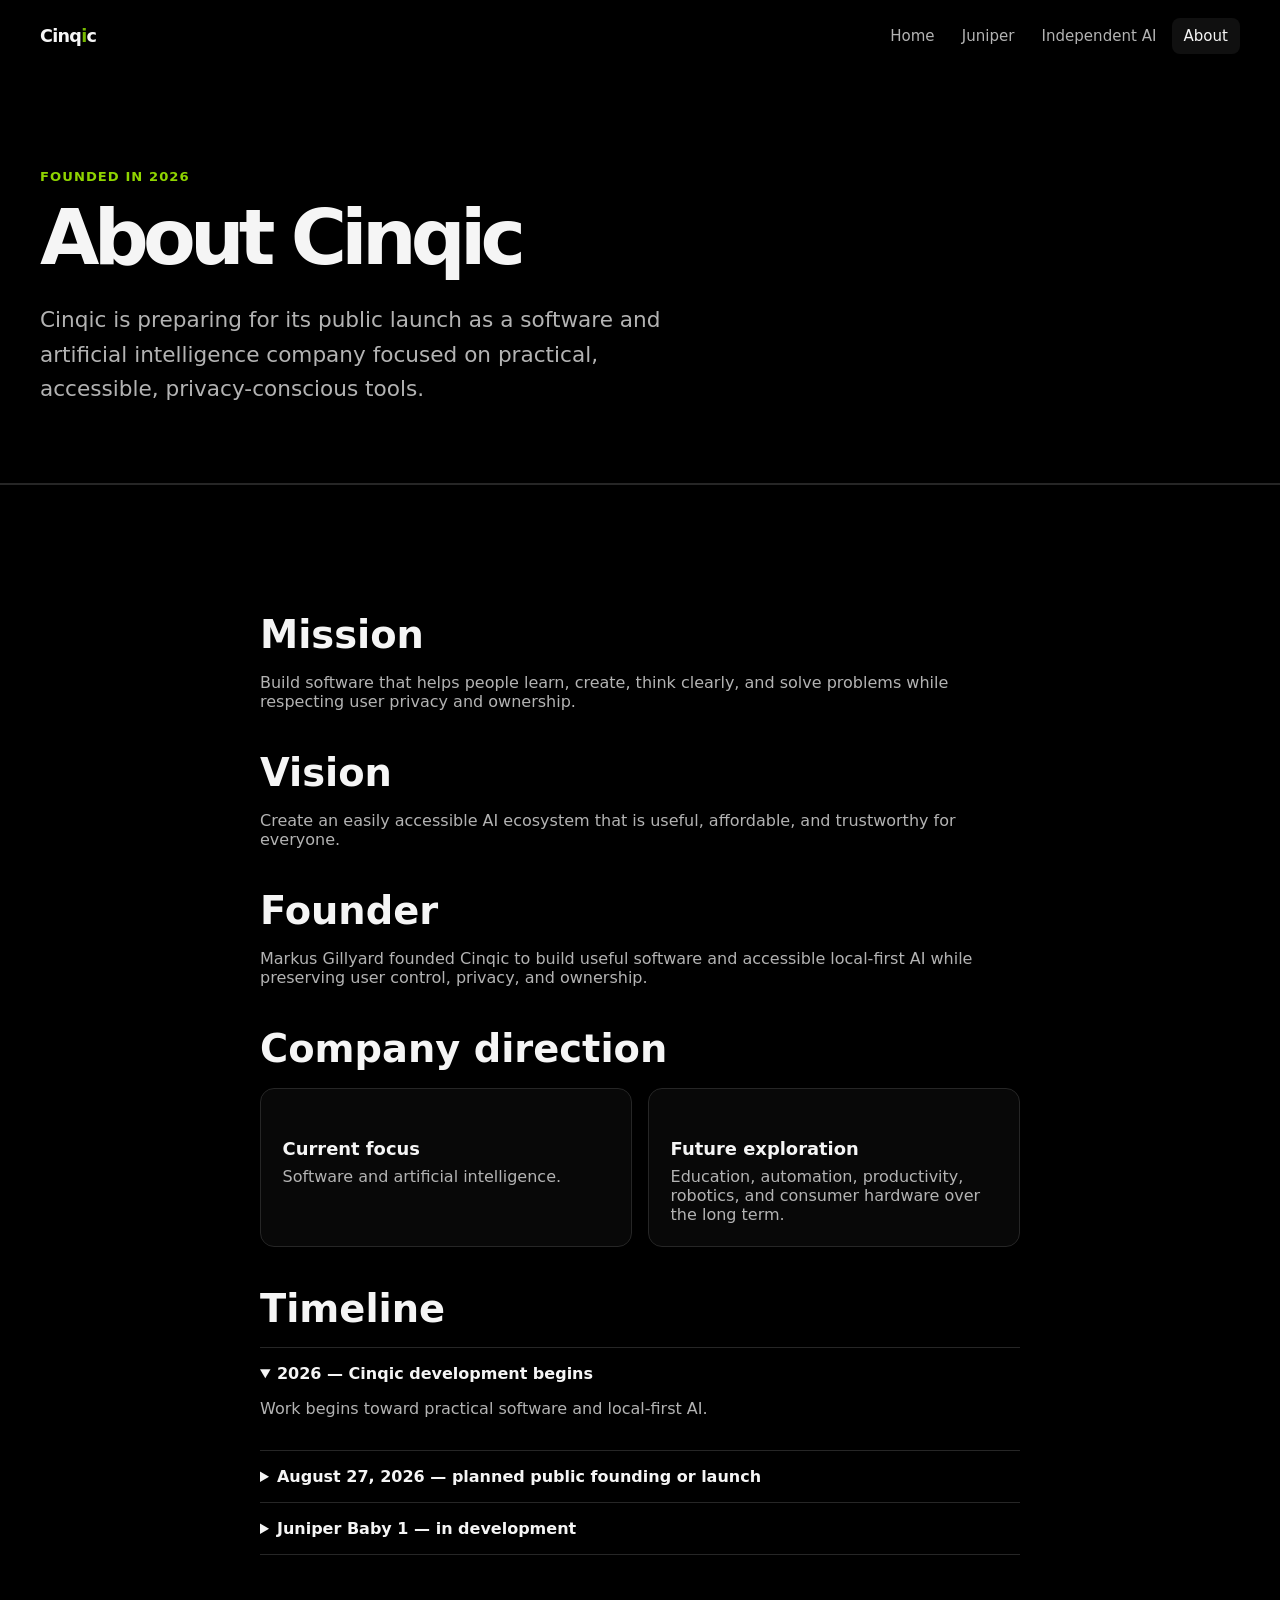
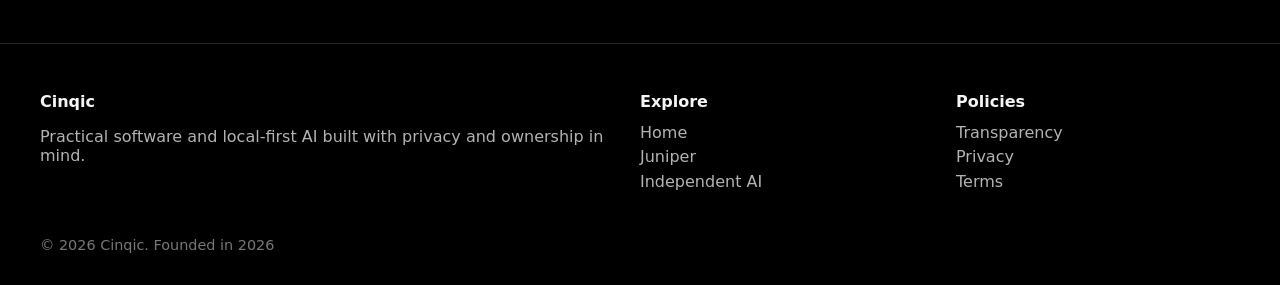
==== about/index.html @ dbedd36f "Rebuild Cinqic launch-preparation website" ====
<!doctype html><html lang="en"><head><meta charset="utf-8"><meta name="viewport" content="width=device-width,initial-scale=1"><meta name="description" content="About Cinqic, a software and artificial intelligence company preparing for public launch in 2026."><link rel="canonical" href="https://cinqic.com/about/"><meta property="og:title" content="About Cinqic"><meta property="og:description" content="Cinqic is preparing practical, accessible, privacy-conscious software and AI."><meta property="og:type" content="website"><meta property="og:url" content="https://cinqic.com/about/"><link rel="icon" href="/favicon.svg" type="image/svg+xml"><link rel="stylesheet" href="/assets/css/site.css"><title>About Cinqic</title></head><body><a class="skip" href="#content">Skip to content</a><header class="site-header"><div class="shell header-inner"><a class="wordmark" href="/">Cinq<span>i</span>c</a><button class="menu-button" type="button" aria-expanded="false" aria-controls="site-nav">Menu</button><nav aria-label="Main navigation"><ul class="nav-list" id="site-nav"><li><a href="/">Home</a></li><li><a href="/juniper/">Juniper</a></li><li><a href="/independent-ai/">Independent AI</a></li><li><a aria-current="page" href="/about/">About</a></li></ul></nav></div></header><main id="content"><header class="page-hero"><div class="shell"><p class="eyebrow" data-launch>Launching August 27, 2026</p><h1>About Cinqic</h1><p class="lede">Cinqic is preparing for its public launch as a software and artificial intelligence company focused on practical, accessible, privacy-conscious tools.</p></div></header><section><div class="shell prose"><h2>Mission</h2><p>Build software that helps people learn, create, think clearly, and solve problems while respecting user privacy and ownership.</p><h2>Vision</h2><p>Create an easily accessible AI ecosystem that is useful, affordable, and trustworthy for everyone.</p><h2>Founder</h2><p>Markus Gillyard founded Cinqic to build useful software and accessible local-first AI while preserving user control, privacy, and ownership.</p><h2>Company direction</h2><div class="grid two"><article class="card"><h3>Current focus</h3><p>Software and artificial intelligence.</p></article><article class="card"><h3>Future exploration</h3><p>Education, automation, productivity, robotics, and consumer hardware over the long term.</p></article></div><h2>Timeline</h2><div class="accordion"><details open><summary>2026 — Cinqic development begins</summary><p>Work begins toward practical software and local-first AI.</p></details><details><summary>August 27, 2026 — planned public founding or launch</summary><p>This is a planned public milestone, not a past event.</p></details><details><summary>Juniper Baby 1 — in development</summary><p>The planned 0.8B-class model work is not publicly released.</p></details></div></div></section></main><footer class="site-footer"><div class="shell footer-grid"><div><p class="footer-title">Cinqic</p><p>Practical software and local-first AI built with privacy and ownership in mind.</p></div><div><p class="footer-title">Explore</p><ul class="footer-links"><li><a href="/">Home</a></li><li><a href="/juniper/">Juniper</a></li><li><a href="/independent-ai/">Independent AI</a></li></ul></div><div><p class="footer-title">Policies</p><ul class="footer-links"><li><a href="/transparency/">Transparency</a></li><li><a href="/privacy/">Privacy</a></li><li><a href="/terms/">Terms</a></li></ul></div></div><div class="shell"><p class="copyright">© 2026 Cinqic. <span data-launch>Preparing for public launch.</span></p></div></footer><script src="/assets/js/company.js"></script><script src="/assets/js/site.js"></script></body></html>
---- assets/css/site.css ----
:root{--bg:#000;--surface:#080808;--raised:#101010;--hover:#161616;--border:#262626;--border-strong:#363636;--text:#f5f5f5;--muted:#b3b3b3;--quiet:#777;--lime:#76b900;--lime-bright:#8fd400;--lime-soft:rgba(118,185,0,.14);--lime-border:rgba(118,185,0,.42);--danger:#ff6b6b;--max:1200px;--reading:760px;--radius:14px;--shadow:0 18px 60px rgba(0,0,0,.35);font-family:Inter,ui-sans-serif,system-ui,-apple-system,BlinkMacSystemFont,"Segoe UI",sans-serif;color-scheme:dark}*{box-sizing:border-box}html{scroll-behavior:smooth}body{margin:0;background:var(--bg);color:var(--text);font:400 16px/1.65 inherit}body.menu-open{overflow:hidden}a{color:inherit;text-underline-offset:3px}a:hover{color:var(--lime-bright)}button{font:inherit}.skip{position:absolute;left:1rem;top:-4rem;background:var(--lime);color:#071000;padding:.65rem 1rem;z-index:10}.skip:focus{top:1rem}.shell{width:min(calc(100% - 2.5rem),var(--max));margin:auto}.site-header{position:sticky;top:0;z-index:5;background:rgba(0,0,0,.82);border-bottom:1px solid transparent;backdrop-filter:blur(12px)}.site-header.is-scrolled{border-color:var(--border)}.header-inner{min-height:72px;display:flex;align-items:center;justify-content:space-between;gap:1rem}.wordmark{font-size:1.1rem;font-weight:750;letter-spacing:-.04em;text-decoration:none}.wordmark span{color:var(--lime)}.nav-list{display:flex;align-items:center;gap:.2rem;list-style:none;margin:0;padding:0}.nav-list a{display:block;padding:.55rem .75rem;border-radius:8px;text-decoration:none;color:var(--muted);font-size:.94rem}.nav-list a[aria-current="page"],.nav-list a:hover{color:var(--text);background:var(--raised)}.menu-button{display:none;background:transparent;color:var(--text);border:1px solid var(--border);border-radius:8px;padding:.5rem .75rem;min-height:44px}.hero{padding:8.5rem 0 5rem;min-height:calc(100vh - 72px);display:grid;align-items:center}.eyebrow,.status{color:var(--lime-bright);font-size:.82rem;font-weight:700;letter-spacing:.08em;text-transform:uppercase}.eyebrow{margin:0 0 1rem}.hero-grid{display:grid;grid-template-columns:minmax(0,1.1fr) minmax(300px,.9fr);gap:4rem;align-items:center}.hero h1,.page-hero h1{font-size:clamp(3rem,7.5vw,6.5rem);line-height:.98;letter-spacing:-.075em;margin:0;max-width:780px}.page-hero{padding:6rem 0 3rem;border-bottom:1px solid var(--border)}.page-hero h1{font-size:clamp(2.7rem,6vw,5rem)}.lede{font-size:clamp(1.1rem,2vw,1.35rem);line-height:1.6;max-width:680px;color:var(--muted);margin:1.75rem 0}.button-row{display:flex;flex-wrap:wrap;gap:.75rem;margin-top:2rem}.button{display:inline-flex;justify-content:center;align-items:center;min-height:46px;padding:.65rem 1rem;border:1px solid var(--border-strong);border-radius:9px;text-decoration:none;font-weight:700;transition:transform .16s ease,background .16s ease,border-color .16s ease}.button:hover{transform:translateY(-1px);color:#071000;background:var(--lime-bright);border-color:var(--lime-bright)}.button.primary{background:var(--lime);border-color:var(--lime);color:#071000}.button.secondary{background:var(--raised)}.concept{border:1px solid var(--border-strong);border-radius:var(--radius);background:linear-gradient(145deg,#0d0d0d,#050505);padding:1rem;box-shadow:var(--shadow)}.concept-label{color:var(--quiet);font-size:.75rem;text-transform:uppercase;letter-spacing:.08em;margin:0 0 1.5rem}.concept-panel{border:1px solid var(--border);background:#050505;border-radius:10px;padding:1rem;min-height:290px;display:flex;flex-direction:column;justify-content:flex-end;gap:.7rem}.concept-row{padding:.65rem .75rem;border:1px solid var(--border);border-radius:7px;color:var(--muted);font-size:.88rem}.concept-row.accent{border-color:var(--lime-border);background:var(--lime-soft);color:var(--text)}.concept-status{display:flex;align-items:center;gap:.5rem;color:var(--quiet);font-size:.78rem;margin-top:auto}.dot{width:.5rem;height:.5rem;border-radius:50%;background:var(--lime);box-shadow:0 0 14px var(--lime)}section{padding:5.5rem 0;border-top:1px solid var(--border)}.section-heading{max-width:var(--reading);margin-bottom:2.25rem}.section-heading h2{font-size:clamp(2rem,4vw,3.35rem);line-height:1.06;letter-spacing:-.055em;margin:0 0 1rem}.section-heading p,.prose p{color:var(--muted);max-width:var(--reading)}.grid{display:grid;gap:1rem}.grid.three{grid-template-columns:repeat(3,minmax(0,1fr))}.grid.two{grid-template-columns:repeat(2,minmax(0,1fr))}.card{padding:1.35rem;border:1px solid var(--border);background:var(--surface);border-radius:var(--radius);transition:border-color .16s ease,transform .16s ease}.card:hover,.card:focus-within{border-color:var(--lime-border);transform:translateY(-2px)}.card h3{font-size:1.05rem;margin:0 0 .55rem}.card p{color:var(--muted);margin:0}.card .status{display:block;margin-bottom:.85rem}.policy{border:1px solid var(--lime-border);background:linear-gradient(100deg,var(--lime-soft),transparent 65%);border-radius:var(--radius);padding:clamp(1.5rem,4vw,3rem)}.policy h2{font-size:clamp(2rem,4vw,3.2rem);line-height:1.05;letter-spacing:-.05em;margin:0 0 1rem}.policy ul{color:var(--muted);padding-left:1.25rem}.prose{width:min(100%,var(--reading))}.prose h2{font-size:clamp(1.65rem,3vw,2.4rem);line-height:1.15;margin:2.5rem 0 1rem}.prose h3{font-size:1.12rem;margin:1.75rem 0 .5rem}.prose li{color:var(--muted);margin:.4rem 0}.notice{border-left:3px solid var(--lime);background:var(--raised);padding:1rem 1.15rem;margin:1.5rem 0;color:var(--muted)}.accordion{border-top:1px solid var(--border)}.accordion details{border-bottom:1px solid var(--border);padding:1rem 0}.accordion summary{cursor:pointer;font-weight:700}.accordion p{color:var(--muted);max-width:var(--reading);padding-right:1rem}.site-footer{border-top:1px solid var(--border);padding:3rem 0 2rem;color:var(--muted)}.footer-grid{display:grid;grid-template-columns:2fr 1fr 1fr;gap:2rem}.footer-title{color:var(--text);font-weight:700;margin:0 0 .75rem}.footer-links{list-style:none;margin:0;padding:0}.footer-links li{margin:.35rem 0}.footer-links a{text-decoration:none}.copyright{font-size:.9rem;color:var(--quiet);margin:2.5rem 0 0}.focus-ring:focus-visible,a:focus-visible,button:focus-visible,summary:focus-visible{outline:3px solid var(--lime-bright);outline-offset:3px}@media(max-width:760px){.shell{width:min(calc(100% - 2rem),var(--max))}.hero{padding:5rem 0 3.5rem;min-height:auto}.hero-grid,.grid.three,.grid.two,.footer-grid{grid-template-columns:1fr;gap:1rem}.menu-button{display:inline-flex}.nav-list{display:none;position:fixed;top:72px;left:0;right:0;bottom:0;background:#050505;padding:1.5rem;align-content:start;gap:.4rem}.nav-list.is-open{display:grid}.nav-list a{padding:.8rem}.page-hero{padding:4rem 0 2.5rem}section{padding:3.75rem 0}.footer-grid{gap:1.5rem}}@media(prefers-reduced-motion:reduce){*,*::before,*::after{scroll-behavior:auto!important;animation-duration:.01ms!important;animation-iteration-count:1!important;transition-duration:.01ms!important}}
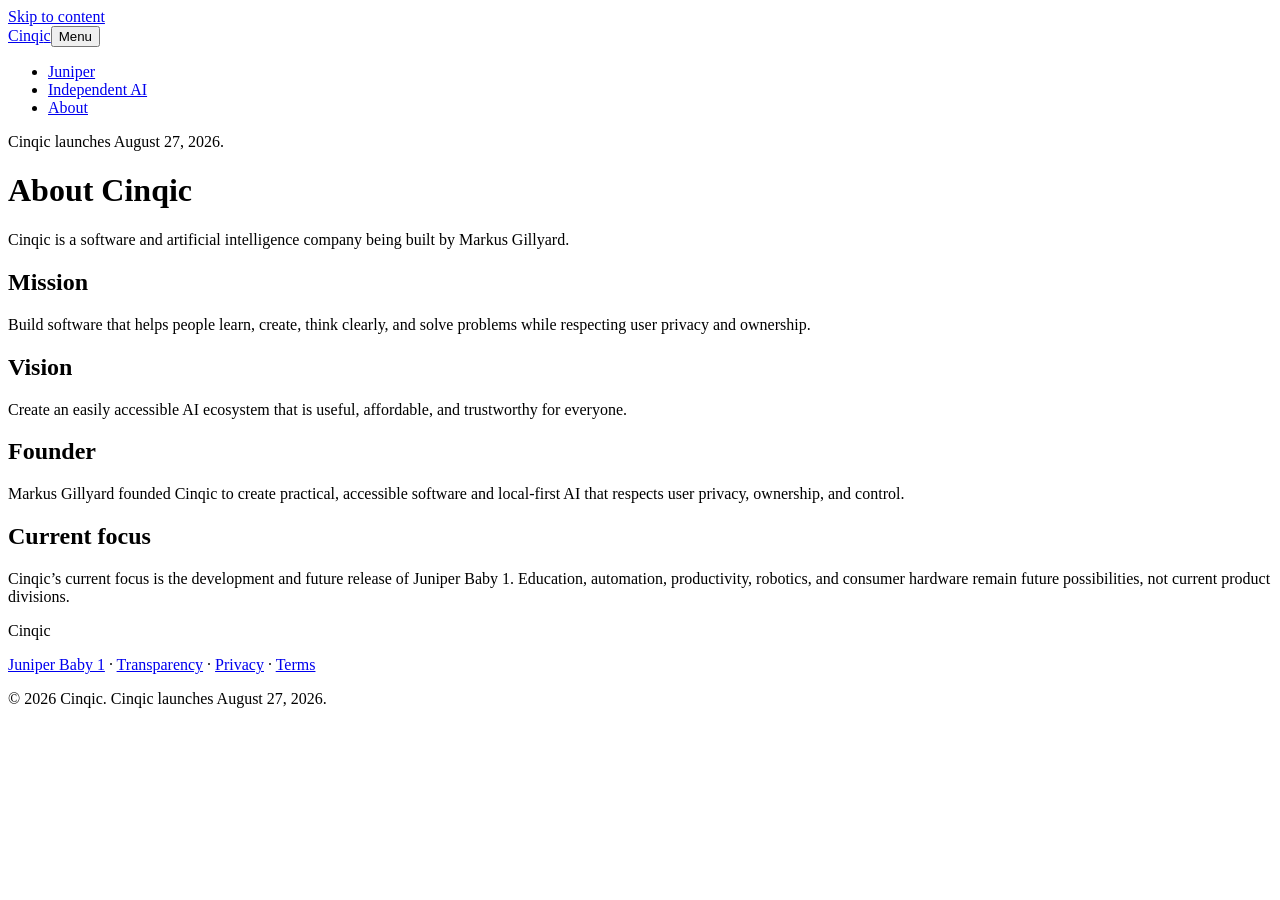
==== commit 55091e88: "Focus site on Juniper Baby 1 launch" ====
--- a/about/index.html
+++ b/about/index.html
@@ -1 +1 @@
-<!doctype html><html lang="en"><head><meta charset="utf-8"><meta name="viewport" content="width=device-width,initial-scale=1"><meta name="description" content="About Cinqic, a software and artificial intelligence company preparing for public launch in 2026."><link rel="canonical" href="https://cinqic.com/about/"><meta property="og:title" content="About Cinqic"><meta property="og:description" content="Cinqic is preparing practical, accessible, privacy-conscious software and AI."><meta property="og:type" content="website"><meta property="og:url" content="https://cinqic.com/about/"><link rel="icon" href="/favicon.svg" type="image/svg+xml"><link rel="stylesheet" href="/assets/css/site.css"><title>About Cinqic</title></head><body><a class="skip" href="#content">Skip to content</a><header class="site-header"><div class="shell header-inner"><a class="wordmark" href="/">Cinq<span>i</span>c</a><button class="menu-button" type="button" aria-expanded="false" aria-controls="site-nav">Menu</button><nav aria-label="Main navigation"><ul class="nav-list" id="site-nav"><li><a href="/">Home</a></li><li><a href="/juniper/">Juniper</a></li><li><a href="/independent-ai/">Independent AI</a></li><li><a aria-current="page" href="/about/">About</a></li></ul></nav></div></header><main id="content"><header class="page-hero"><div class="shell"><p class="eyebrow" data-launch>Launching August 27, 2026</p><h1>About Cinqic</h1><p class="lede">Cinqic is preparing for its public launch as a software and artificial intelligence company focused on practical, accessible, privacy-conscious tools.</p></div></header><section><div class="shell prose"><h2>Mission</h2><p>Build software that helps people learn, create, think clearly, and solve problems while respecting user privacy and ownership.</p><h2>Vision</h2><p>Create an easily accessible AI ecosystem that is useful, affordable, and trustworthy for everyone.</p><h2>Founder</h2><p>Markus Gillyard founded Cinqic to build useful software and accessible local-first AI while preserving user control, privacy, and ownership.</p><h2>Company direction</h2><div class="grid two"><article class="card"><h3>Current focus</h3><p>Software and artificial intelligence.</p></article><article class="card"><h3>Future exploration</h3><p>Education, automation, productivity, robotics, and consumer hardware over the long term.</p></article></div><h2>Timeline</h2><div class="accordion"><details open><summary>2026 — Cinqic development begins</summary><p>Work begins toward practical software and local-first AI.</p></details><details><summary>August 27, 2026 — planned public founding or launch</summary><p>This is a planned public milestone, not a past event.</p></details><details><summary>Juniper Baby 1 — in development</summary><p>The planned 0.8B-class model work is not publicly released.</p></details></div></div></section></main><footer class="site-footer"><div class="shell footer-grid"><div><p class="footer-title">Cinqic</p><p>Practical software and local-first AI built with privacy and ownership in mind.</p></div><div><p class="footer-title">Explore</p><ul class="footer-links"><li><a href="/">Home</a></li><li><a href="/juniper/">Juniper</a></li><li><a href="/independent-ai/">Independent AI</a></li></ul></div><div><p class="footer-title">Policies</p><ul class="footer-links"><li><a href="/transparency/">Transparency</a></li><li><a href="/privacy/">Privacy</a></li><li><a href="/terms/">Terms</a></li></ul></div></div><div class="shell"><p class="copyright">© 2026 Cinqic. <span data-launch>Preparing for public launch.</span></p></div></footer><script src="/assets/js/company.js"></script><script src="/assets/js/site.js"></script></body></html>
+<!doctype html><html lang="en"><head><meta charset="utf-8"><meta name="viewport" content="width=device-width,initial-scale=1"><meta name="description" content="Cinqic is a software and artificial intelligence company building Juniper Baby 1."><meta property="og:title" content="About Cinqic"><meta property="og:description" content="Cinqic is building Juniper Baby 1, a lightweight local-first AI assistant."><meta property="og:type" content="website"><meta property="og:url" content="https://cinqic.com/about/"><link rel="canonical" href="https://cinqic.com/about/"><link rel="icon" href="/favicon.svg" type="image/svg+xml"><link rel="stylesheet" href="/assets/css/site.css"><title>About Cinqic</title></head><body><a class="skip" href="#content">Skip to content</a><header class="site-header"><div class="shell header-inner"><a class="wordmark" href="/">Cinq<span>i</span>c</a><button class="menu-button" type="button" aria-expanded="false" aria-controls="site-nav">Menu</button><nav aria-label="Main navigation"><ul class="nav-list" id="site-nav"><li><a href="/juniper/">Juniper</a></li><li><a href="/independent-ai/">Independent AI</a></li><li><a aria-current="page" href="/about/">About</a></li></ul></nav></div></header><main id="content"><header class="page-hero"><div class="shell"><p class="eyebrow" data-company-launch>Cinqic launches August 27, 2026.</p><h1>About Cinqic</h1><p class="lede">Cinqic is a software and artificial intelligence company being built by Markus Gillyard.</p></div></header><section><div class="shell prose"><h2>Mission</h2><p>Build software that helps people learn, create, think clearly, and solve problems while respecting user privacy and ownership.</p><h2>Vision</h2><p>Create an easily accessible AI ecosystem that is useful, affordable, and trustworthy for everyone.</p><h2>Founder</h2><p>Markus Gillyard founded Cinqic to create practical, accessible software and local-first AI that respects user privacy, ownership, and control.</p><h2>Current focus</h2><p>Cinqic’s current focus is the development and future release of Juniper Baby 1. Education, automation, productivity, robotics, and consumer hardware remain future possibilities, not current product divisions.</p></div></section></main><footer class="site-footer"><div class="shell"><p class="footer-title">Cinqic</p><p><a href="/juniper/">Juniper Baby 1</a> · <a href="/transparency/">Transparency</a> · <a href="/privacy/">Privacy</a> · <a href="/terms/">Terms</a></p><p class="copyright">© 2026 Cinqic. <span data-company-launch>Preparing for launch.</span></p></div></footer><script src="/assets/js/company.js"></script><script src="/assets/js/site.js"></script></body></html>
--- a/assets/css/site.css
+++ b/assets/css/site.css
@@ -1 +1 @@
-:root{--bg:#000;--surface:#080808;--raised:#101010;--hover:#161616;--border:#262626;--border-strong:#363636;--text:#f5f5f5;--muted:#b3b3b3;--quiet:#777;--lime:#76b900;--lime-bright:#8fd400;--lime-soft:rgba(118,185,0,.14);--lime-border:rgba(118,185,0,.42);--danger:#ff6b6b;--max:1200px;--reading:760px;--radius:14px;--shadow:0 18px 60px rgba(0,0,0,.35);font-family:Inter,ui-sans-serif,system-ui,-apple-system,BlinkMacSystemFont,"Segoe UI",sans-serif;color-scheme:dark}*{box-sizing:border-box}html{scroll-behavior:smooth}body{margin:0;background:var(--bg);color:var(--text);font:400 16px/1.65 inherit}body.menu-open{overflow:hidden}a{color:inherit;text-underline-offset:3px}a:hover{color:var(--lime-bright)}button{font:inherit}.skip{position:absolute;left:1rem;top:-4rem;background:var(--lime);color:#071000;padding:.65rem 1rem;z-index:10}.skip:focus{top:1rem}.shell{width:min(calc(100% - 2.5rem),var(--max));margin:auto}.site-header{position:sticky;top:0;z-index:5;background:rgba(0,0,0,.82);border-bottom:1px solid transparent;backdrop-filter:blur(12px)}.site-header.is-scrolled{border-color:var(--border)}.header-inner{min-height:72px;display:flex;align-items:center;justify-content:space-between;gap:1rem}.wordmark{font-size:1.1rem;font-weight:750;letter-spacing:-.04em;text-decoration:none}.wordmark span{color:var(--lime)}.nav-list{display:flex;align-items:center;gap:.2rem;list-style:none;margin:0;padding:0}.nav-list a{display:block;padding:.55rem .75rem;border-radius:8px;text-decoration:none;color:var(--muted);font-size:.94rem}.nav-list a[aria-current="page"],.nav-list a:hover{color:var(--text);background:var(--raised)}.menu-button{display:none;background:transparent;color:var(--text);border:1px solid var(--border);border-radius:8px;padding:.5rem .75rem;min-height:44px}.hero{padding:8.5rem 0 5rem;min-height:calc(100vh - 72px);display:grid;align-items:center}.eyebrow,.status{color:var(--lime-bright);font-size:.82rem;font-weight:700;letter-spacing:.08em;text-transform:uppercase}.eyebrow{margin:0 0 1rem}.hero-grid{display:grid;grid-template-columns:minmax(0,1.1fr) minmax(300px,.9fr);gap:4rem;align-items:center}.hero h1,.page-hero h1{font-size:clamp(3rem,7.5vw,6.5rem);line-height:.98;letter-spacing:-.075em;margin:0;max-width:780px}.page-hero{padding:6rem 0 3rem;border-bottom:1px solid var(--border)}.page-hero h1{font-size:clamp(2.7rem,6vw,5rem)}.lede{font-size:clamp(1.1rem,2vw,1.35rem);line-height:1.6;max-width:680px;color:var(--muted);margin:1.75rem 0}.button-row{display:flex;flex-wrap:wrap;gap:.75rem;margin-top:2rem}.button{display:inline-flex;justify-content:center;align-items:center;min-height:46px;padding:.65rem 1rem;border:1px solid var(--border-strong);border-radius:9px;text-decoration:none;font-weight:700;transition:transform .16s ease,background .16s ease,border-color .16s ease}.button:hover{transform:translateY(-1px);color:#071000;background:var(--lime-bright);border-color:var(--lime-bright)}.button.primary{background:var(--lime);border-color:var(--lime);color:#071000}.button.secondary{background:var(--raised)}.concept{border:1px solid var(--border-strong);border-radius:var(--radius);background:linear-gradient(145deg,#0d0d0d,#050505);padding:1rem;box-shadow:var(--shadow)}.concept-label{color:var(--quiet);font-size:.75rem;text-transform:uppercase;letter-spacing:.08em;margin:0 0 1.5rem}.concept-panel{border:1px solid var(--border);background:#050505;border-radius:10px;padding:1rem;min-height:290px;display:flex;flex-direction:column;justify-content:flex-end;gap:.7rem}.concept-row{padding:.65rem .75rem;border:1px solid var(--border);border-radius:7px;color:var(--muted);font-size:.88rem}.concept-row.accent{border-color:var(--lime-border);background:var(--lime-soft);color:var(--text)}.concept-status{display:flex;align-items:center;gap:.5rem;color:var(--quiet);font-size:.78rem;margin-top:auto}.dot{width:.5rem;height:.5rem;border-radius:50%;background:var(--lime);box-shadow:0 0 14px var(--lime)}section{padding:5.5rem 0;border-top:1px solid var(--border)}.section-heading{max-width:var(--reading);margin-bottom:2.25rem}.section-heading h2{font-size:clamp(2rem,4vw,3.35rem);line-height:1.06;letter-spacing:-.055em;margin:0 0 1rem}.section-heading p,.prose p{color:var(--muted);max-width:var(--reading)}.grid{display:grid;gap:1rem}.grid.three{grid-template-columns:repeat(3,minmax(0,1fr))}.grid.two{grid-template-columns:repeat(2,minmax(0,1fr))}.card{padding:1.35rem;border:1px solid var(--border);background:var(--surface);border-radius:var(--radius);transition:border-color .16s ease,transform .16s ease}.card:hover,.card:focus-within{border-color:var(--lime-border);transform:translateY(-2px)}.card h3{font-size:1.05rem;margin:0 0 .55rem}.card p{color:var(--muted);margin:0}.card .status{display:block;margin-bottom:.85rem}.policy{border:1px solid var(--lime-border);background:linear-gradient(100deg,var(--lime-soft),transparent 65%);border-radius:var(--radius);padding:clamp(1.5rem,4vw,3rem)}.policy h2{font-size:clamp(2rem,4vw,3.2rem);line-height:1.05;letter-spacing:-.05em;margin:0 0 1rem}.policy ul{color:var(--muted);padding-left:1.25rem}.prose{width:min(100%,var(--reading))}.prose h2{font-size:clamp(1.65rem,3vw,2.4rem);line-height:1.15;margin:2.5rem 0 1rem}.prose h3{font-size:1.12rem;margin:1.75rem 0 .5rem}.prose li{color:var(--muted);margin:.4rem 0}.notice{border-left:3px solid var(--lime);background:var(--raised);padding:1rem 1.15rem;margin:1.5rem 0;color:var(--muted)}.accordion{border-top:1px solid var(--border)}.accordion details{border-bottom:1px solid var(--border);padding:1rem 0}.accordion summary{cursor:pointer;font-weight:700}.accordion p{color:var(--muted);max-width:var(--reading);padding-right:1rem}.site-footer{border-top:1px solid var(--border);padding:3rem 0 2rem;color:var(--muted)}.footer-grid{display:grid;grid-template-columns:2fr 1fr 1fr;gap:2rem}.footer-title{color:var(--text);font-weight:700;margin:0 0 .75rem}.footer-links{list-style:none;margin:0;padding:0}.footer-links li{margin:.35rem 0}.footer-links a{text-decoration:none}.copyright{font-size:.9rem;color:var(--quiet);margin:2.5rem 0 0}.focus-ring:focus-visible,a:focus-visible,button:focus-visible,summary:focus-visible{outline:3px solid var(--lime-bright);outline-offset:3px}@media(max-width:760px){.shell{width:min(calc(100% - 2rem),var(--max))}.hero{padding:5rem 0 3.5rem;min-height:auto}.hero-grid,.grid.three,.grid.two,.footer-grid{grid-template-columns:1fr;gap:1rem}.menu-button{display:inline-flex}.nav-list{display:none;position:fixed;top:72px;left:0;right:0;bottom:0;background:#050505;padding:1.5rem;align-content:start;gap:.4rem}.nav-list.is-open{display:grid}.nav-list a{padding:.8rem}.page-hero{padding:4rem 0 2.5rem}section{padding:3.75rem 0}.footer-grid{gap:1.5rem}}@media(prefers-reduced-motion:reduce){*,*::before,*::after{scroll-behavior:auto!important;animation-duration:.01ms!important;animation-iteration-count:1!important;transition-duration:.01ms!important}}
+:root{--background:#000;--background-soft:#070707;--surface-raised:#111;--text-primary:#f7f7f7;--text-secondary:#b4b4b4;--text-muted:#777;--accent:#76b900;--accent-bright:#8fd400;--accent-soft:rgba(118,185,0,.12);--accent-border:rgba(118,185,0,.4);--max:1180px}.header-status{display:inline-flex;align-items:center;min-height:36px;padding:0 .7rem;border:1px solid var(--lime-border);border-radius:8px;color:var(--lime-bright);font-size:.78rem;font-weight:700;text-decoration:none;text-transform:uppercase;letter-spacing:.05em}.grid.four{grid-template-columns:repeat(4,minmax(0,1fr))}.metadata{display:grid;grid-template-columns:repeat(2,minmax(0,1fr));gap:0;margin:0;border:1px solid var(--border);border-radius:var(--radius);overflow:hidden}.metadata div{display:grid;grid-template-columns:150px 1fr;gap:1rem;padding:1rem 1.1rem;border-bottom:1px solid var(--border)}.metadata div:nth-last-child(-n+2){border-bottom:0}.metadata dt{color:var(--quiet);font-size:.8rem;text-transform:uppercase;letter-spacing:.05em}.metadata dd{margin:0;color:var(--muted)}@media(max-width:760px){.grid.four,.metadata{grid-template-columns:1fr}.metadata div:nth-last-child(-n+2){border-bottom:1px solid var(--border)}.metadata div:last-child{border-bottom:0}.header-status{margin-left:auto}.header-inner{gap:.5rem}.nav-list{top:72px}}
